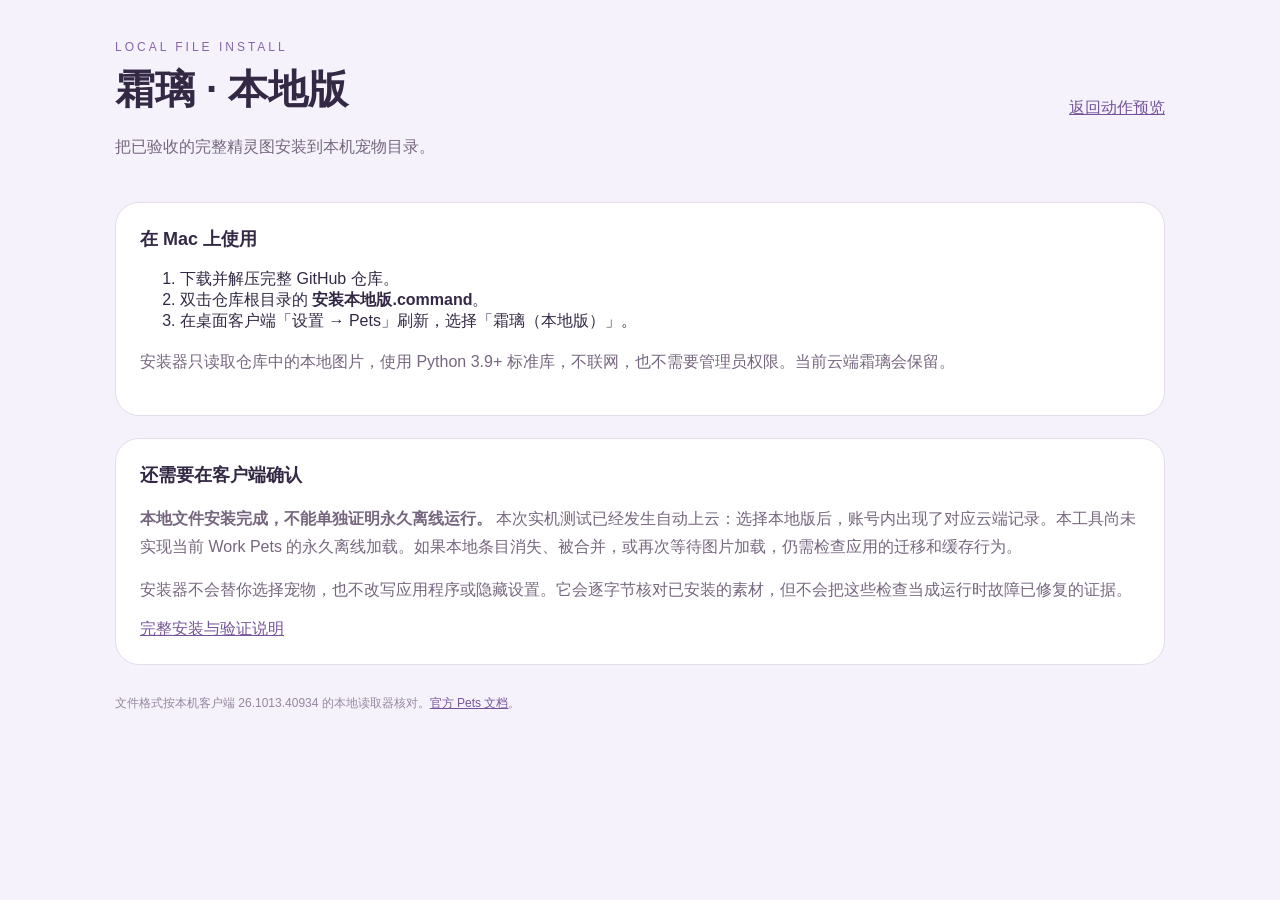
==== local-install.html @ 192b97d7 "Add local pet file installer and document observed cloud migration limits" ====
<!doctype html><html lang="zh-CN"><meta charset="utf-8"><meta name="viewport" content="width=device-width,initial-scale=1"><title>霜璃 · 本地安装</title><link rel="stylesheet" href="styles.css"><main><header><div><div class="eyebrow">LOCAL FILE INSTALL</div><h1>霜璃 · 本地版</h1><p>把已验收的完整精灵图安装到本机宠物目录。</p></div><a href="index.html">返回动作预览</a></header><div class="section"><h2>在 Mac 上使用</h2><ol><li>下载并解压完整 GitHub 仓库。</li><li>双击仓库根目录的 <strong>安装本地版.command</strong>。</li><li>在桌面客户端「设置 → Pets」刷新，选择「霜璃（本地版）」。</li></ol><p>安装器只读取仓库中的本地图片，使用 Python 3.9+ 标准库，不联网，也不需要管理员权限。当前云端霜璃会保留。</p></div><div class="section"><h2>还需要在客户端确认</h2><p><strong>本地文件安装完成，不能单独证明永久离线运行。</strong> 本次实机测试已经发生自动上云：选择本地版后，账号内出现了对应云端记录。本工具尚未实现当前 Work Pets 的永久离线加载。如果本地条目消失、被合并，或再次等待图片加载，仍需检查应用的迁移和缓存行为。</p><p>安装器不会替你选择宠物，也不改写应用程序或隐藏设置。它会逐字节核对已安装的素材，但不会把这些检查当成运行时故障已修复的证据。</p><a href="docs/local-install.md">完整安装与验证说明</a></div><footer>文件格式按本机客户端 26.1013.40934 的本地读取器核对。<a href="https://learn.chatgpt.com/docs/pets">官方 Pets 文档</a>。</footer></main></html>
---- styles.css ----
:root{font-family:-apple-system,BlinkMacSystemFont,"PingFang SC",sans-serif;color:#342945;background:#f5f2fc}*{box-sizing:border-box}body{margin:0;padding:40px 24px}main{max-width:1050px;margin:auto}header{display:flex;justify-content:space-between;align-items:center;gap:24px;margin-bottom:26px}.eyebrow{font-size:12px;letter-spacing:3px;color:#8666a8}h1{font-size:40px;margin:8px 0}p{line-height:1.7;color:#76667f}.tag{padding:8px 13px;background:#e9e0fa;border-radius:20px;font-size:12px}.workspace{display:grid;grid-template-columns:1.15fr 1fr;gap:22px}.stage{height:480px;border:1px solid #d8cde9;border-radius:28px;display:flex;align-items:center;justify-content:center;position:relative;overflow:hidden;transition:background .2s;background:radial-gradient(circle at 50% 40%,#fff,#e6dcf7)}.stage.dark{background:radial-gradient(circle at 50% 40%,#423a53,#171420)}.stage.checker{background-color:#fff;background-image:conic-gradient(#ece8f2 25%,transparent 0 50%,#ece8f2 0 75%,transparent 0);background-size:32px 32px}.pet{width:var(--pet-width,192px);height:calc(var(--pet-width,192px) * 208 / 192);background-image:url('assets/spritesheet.png');background-repeat:no-repeat;background-size:800% 1100%;image-rendering:pixelated;flex-shrink:0}.caption{position:absolute;bottom:22px;background:#fffD;padding:8px 14px;border-radius:99px;font-size:12px;color:#564564}.controls{background:#fff;border:1px solid #e5dced;border-radius:28px;padding:26px}h2{font-size:18px;margin:0 0 18px}.states{display:grid;grid-template-columns:repeat(3,1fr);gap:8px}button,a.button{font:inherit;font-size:13px;cursor:pointer;border:1px solid #e4dced;border-radius:12px;background:#f7f4fc;color:#5d4872;padding:12px 9px;text-decoration:none;text-align:center}button:hover,button.active{background:#76549b;color:white;border-color:#76549b}.row{display:flex;gap:8px;align-items:center;margin-top:18px;flex-wrap:wrap}.hint{font-size:12px;margin:16px 0 0;color:#8a7897}.section{margin-top:22px;padding:24px;background:#fff;border:1px solid #e5dced;border-radius:24px}.proof{width:100%;height:auto}.links{display:flex;gap:8px;flex-wrap:wrap}footer{font-size:12px;margin-top:28px;color:#96869f;line-height:1.8}details{margin-top:20px}summary{cursor:pointer;color:#76549b}.sheet{max-width:100%;margin-top:16px}a{color:#76549b}select{padding:8px;border:1px solid #ddd;border-radius:8px;background:white}input{accent-color:#76549b}
@media(max-width:750px){body{padding:24px 16px}header{display:block}h1{font-size:32px}.workspace{grid-template-columns:1fr}.stage{height:390px}.tag{display:inline-block;margin-top:8px}}

.comparison{display:block;width:384px;max-width:100%;height:auto;margin:0 auto 16px}
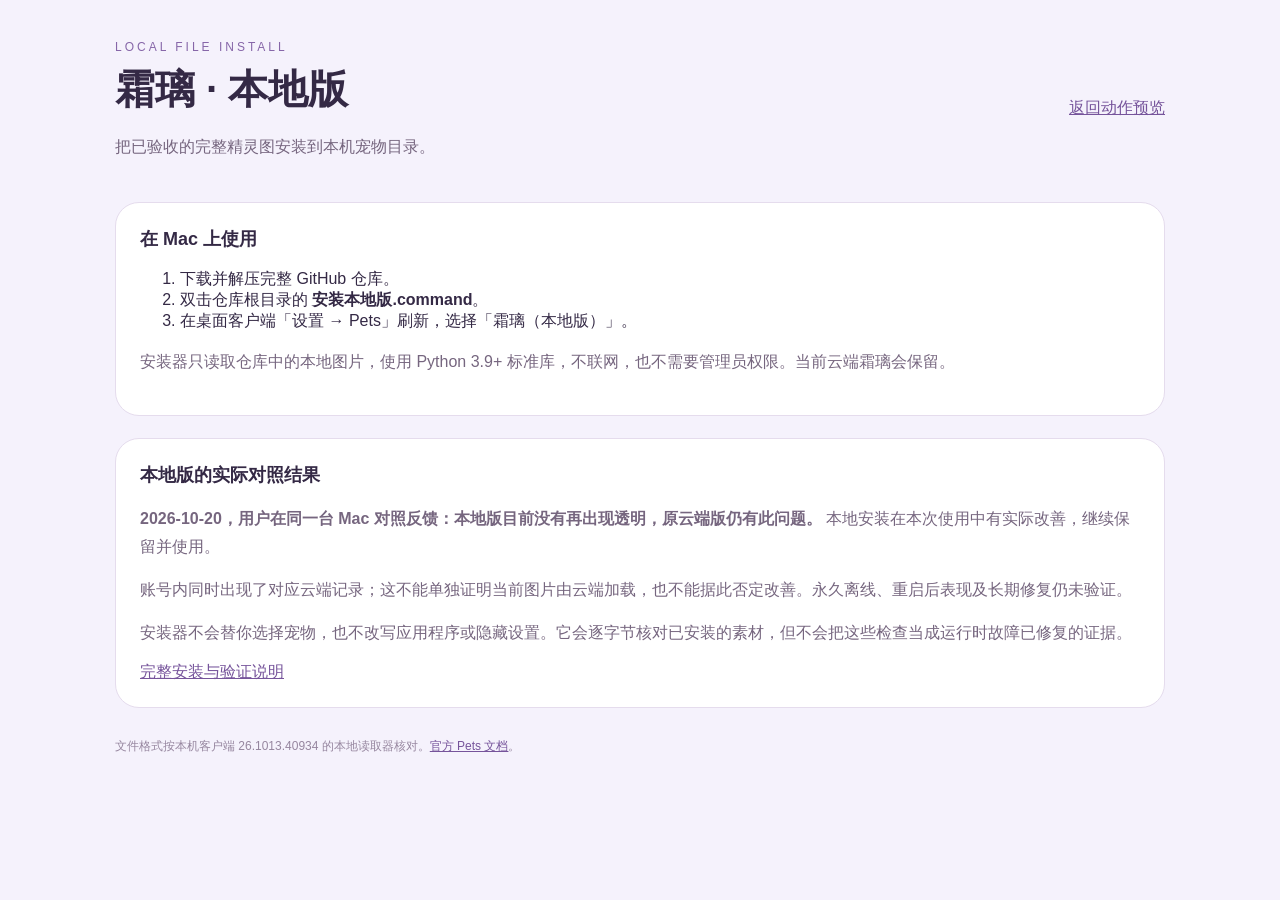
==== commit 3f6864c3: "Record user comparison showing local pet display improvement" ====
--- a/local-install.html
+++ b/local-install.html
@@ -1 +1 @@
-<!doctype html><html lang="zh-CN"><meta charset="utf-8"><meta name="viewport" content="width=device-width,initial-scale=1"><title>霜璃 · 本地安装</title><link rel="stylesheet" href="styles.css"><main><header><div><div class="eyebrow">LOCAL FILE INSTALL</div><h1>霜璃 · 本地版</h1><p>把已验收的完整精灵图安装到本机宠物目录。</p></div><a href="index.html">返回动作预览</a></header><div class="section"><h2>在 Mac 上使用</h2><ol><li>下载并解压完整 GitHub 仓库。</li><li>双击仓库根目录的 <strong>安装本地版.command</strong>。</li><li>在桌面客户端「设置 → Pets」刷新，选择「霜璃（本地版）」。</li></ol><p>安装器只读取仓库中的本地图片，使用 Python 3.9+ 标准库，不联网，也不需要管理员权限。当前云端霜璃会保留。</p></div><div class="section"><h2>还需要在客户端确认</h2><p><strong>本地文件安装完成，不能单独证明永久离线运行。</strong> 本次实机测试已经发生自动上云：选择本地版后，账号内出现了对应云端记录。本工具尚未实现当前 Work Pets 的永久离线加载。如果本地条目消失、被合并，或再次等待图片加载，仍需检查应用的迁移和缓存行为。</p><p>安装器不会替你选择宠物，也不改写应用程序或隐藏设置。它会逐字节核对已安装的素材，但不会把这些检查当成运行时故障已修复的证据。</p><a href="docs/local-install.md">完整安装与验证说明</a></div><footer>文件格式按本机客户端 26.1013.40934 的本地读取器核对。<a href="https://learn.chatgpt.com/docs/pets">官方 Pets 文档</a>。</footer></main></html>
+<!doctype html><html lang="zh-CN"><meta charset="utf-8"><meta name="viewport" content="width=device-width,initial-scale=1"><title>霜璃 · 本地安装</title><link rel="stylesheet" href="styles.css"><main><header><div><div class="eyebrow">LOCAL FILE INSTALL</div><h1>霜璃 · 本地版</h1><p>把已验收的完整精灵图安装到本机宠物目录。</p></div><a href="index.html">返回动作预览</a></header><div class="section"><h2>在 Mac 上使用</h2><ol><li>下载并解压完整 GitHub 仓库。</li><li>双击仓库根目录的 <strong>安装本地版.command</strong>。</li><li>在桌面客户端「设置 → Pets」刷新，选择「霜璃（本地版）」。</li></ol><p>安装器只读取仓库中的本地图片，使用 Python 3.9+ 标准库，不联网，也不需要管理员权限。当前云端霜璃会保留。</p></div><div class="section"><h2>本地版的实际对照结果</h2><p><strong>2026-10-20，用户在同一台 Mac 对照反馈：本地版目前没有再出现透明，原云端版仍有此问题。</strong> 本地安装在本次使用中有实际改善，继续保留并使用。</p><p>账号内同时出现了对应云端记录；这不能单独证明当前图片由云端加载，也不能据此否定改善。永久离线、重启后表现及长期修复仍未验证。</p><p>安装器不会替你选择宠物，也不改写应用程序或隐藏设置。它会逐字节核对已安装的素材，但不会把这些检查当成运行时故障已修复的证据。</p><a href="docs/local-install.md">完整安装与验证说明</a></div><footer>文件格式按本机客户端 26.1013.40934 的本地读取器核对。<a href="https://learn.chatgpt.com/docs/pets">官方 Pets 文档</a>。</footer></main></html>
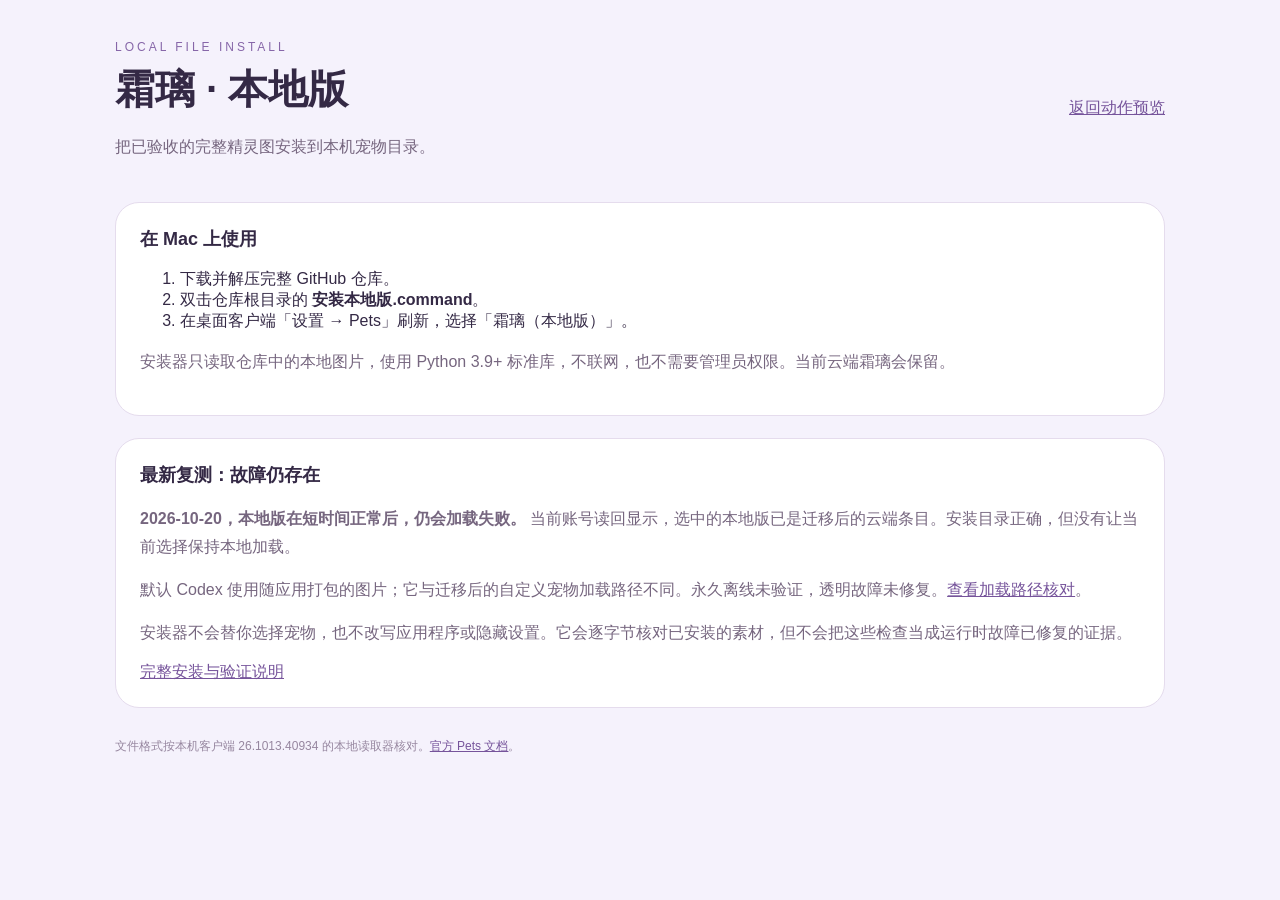
==== commit 9606d5a0: "Correct local pet retest result and compare built-in loading paths" ====
--- a/local-install.html
+++ b/local-install.html
@@ -1 +1 @@
-<!doctype html><html lang="zh-CN"><meta charset="utf-8"><meta name="viewport" content="width=device-width,initial-scale=1"><title>霜璃 · 本地安装</title><link rel="stylesheet" href="styles.css"><main><header><div><div class="eyebrow">LOCAL FILE INSTALL</div><h1>霜璃 · 本地版</h1><p>把已验收的完整精灵图安装到本机宠物目录。</p></div><a href="index.html">返回动作预览</a></header><div class="section"><h2>在 Mac 上使用</h2><ol><li>下载并解压完整 GitHub 仓库。</li><li>双击仓库根目录的 <strong>安装本地版.command</strong>。</li><li>在桌面客户端「设置 → Pets」刷新，选择「霜璃（本地版）」。</li></ol><p>安装器只读取仓库中的本地图片，使用 Python 3.9+ 标准库，不联网，也不需要管理员权限。当前云端霜璃会保留。</p></div><div class="section"><h2>本地版的实际对照结果</h2><p><strong>2026-10-20，用户在同一台 Mac 对照反馈：本地版目前没有再出现透明，原云端版仍有此问题。</strong> 本地安装在本次使用中有实际改善，继续保留并使用。</p><p>账号内同时出现了对应云端记录；这不能单独证明当前图片由云端加载，也不能据此否定改善。永久离线、重启后表现及长期修复仍未验证。</p><p>安装器不会替你选择宠物，也不改写应用程序或隐藏设置。它会逐字节核对已安装的素材，但不会把这些检查当成运行时故障已修复的证据。</p><a href="docs/local-install.md">完整安装与验证说明</a></div><footer>文件格式按本机客户端 26.1013.40934 的本地读取器核对。<a href="https://learn.chatgpt.com/docs/pets">官方 Pets 文档</a>。</footer></main></html>
+<!doctype html><html lang="zh-CN"><meta charset="utf-8"><meta name="viewport" content="width=device-width,initial-scale=1"><title>霜璃 · 本地安装</title><link rel="stylesheet" href="styles.css"><main><header><div><div class="eyebrow">LOCAL FILE INSTALL</div><h1>霜璃 · 本地版</h1><p>把已验收的完整精灵图安装到本机宠物目录。</p></div><a href="index.html">返回动作预览</a></header><div class="section"><h2>在 Mac 上使用</h2><ol><li>下载并解压完整 GitHub 仓库。</li><li>双击仓库根目录的 <strong>安装本地版.command</strong>。</li><li>在桌面客户端「设置 → Pets」刷新，选择「霜璃（本地版）」。</li></ol><p>安装器只读取仓库中的本地图片，使用 Python 3.9+ 标准库，不联网，也不需要管理员权限。当前云端霜璃会保留。</p></div><div class="section"><h2>最新复测：故障仍存在</h2><p><strong>2026-10-20，本地版在短时间正常后，仍会加载失败。</strong> 当前账号读回显示，选中的本地版已是迁移后的云端条目。安装目录正确，但没有让当前选择保持本地加载。</p><p>默认 Codex 使用随应用打包的图片；它与迁移后的自定义宠物加载路径不同。永久离线未验证，透明故障未修复。<a href="docs/display-troubleshooting.md">查看加载路径核对</a>。</p><p>安装器不会替你选择宠物，也不改写应用程序或隐藏设置。它会逐字节核对已安装的素材，但不会把这些检查当成运行时故障已修复的证据。</p><a href="docs/local-install.md">完整安装与验证说明</a></div><footer>文件格式按本机客户端 26.1013.40934 的本地读取器核对。<a href="https://learn.chatgpt.com/docs/pets">官方 Pets 文档</a>。</footer></main></html>
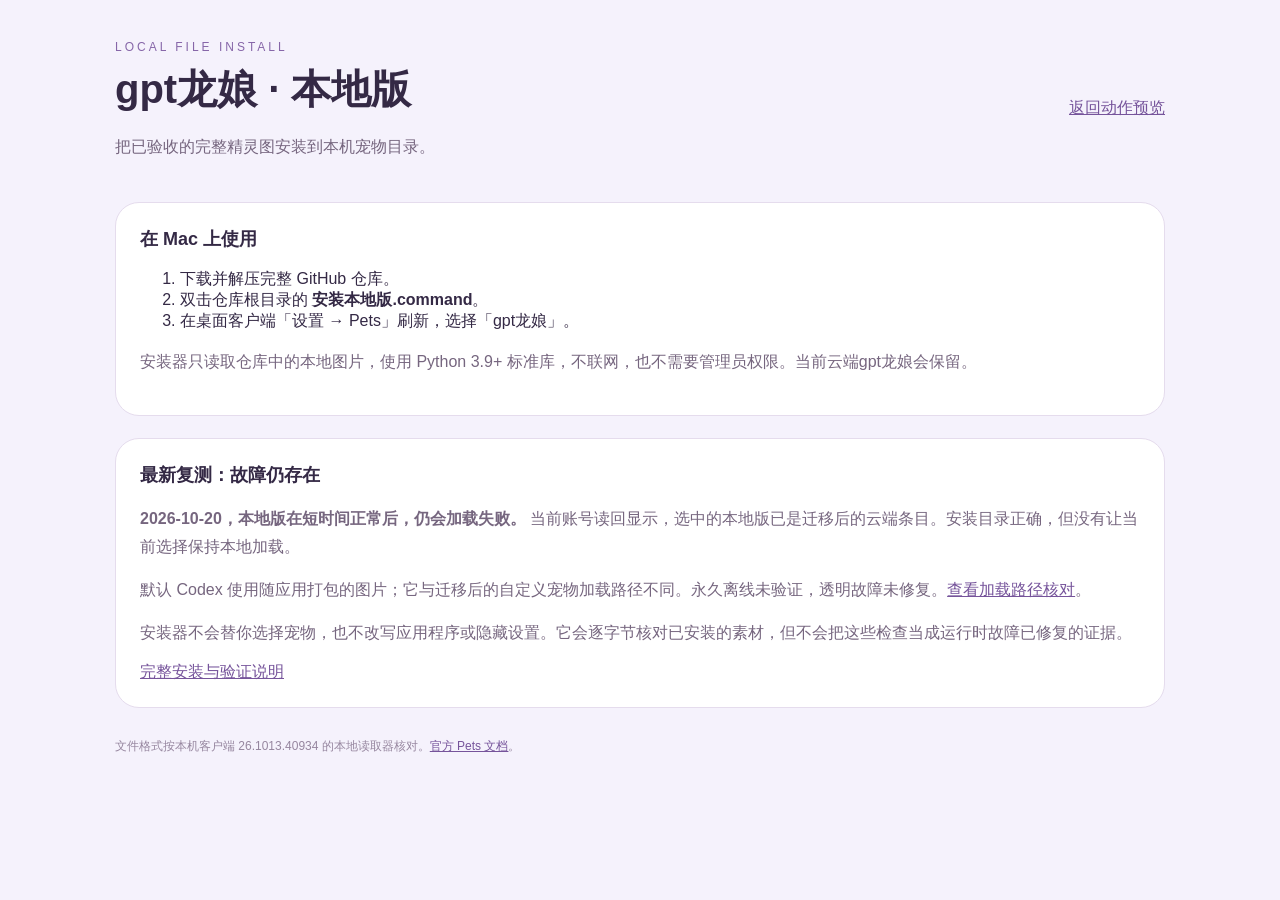
==== commit 96776682: "Replace artwork with user-approved gpt dragon girl and validated 16-direction gaze" ====
--- a/local-install.html
+++ b/local-install.html
@@ -1 +1 @@
-<!doctype html><html lang="zh-CN"><meta charset="utf-8"><meta name="viewport" content="width=device-width,initial-scale=1"><title>霜璃 · 本地安装</title><link rel="stylesheet" href="styles.css"><main><header><div><div class="eyebrow">LOCAL FILE INSTALL</div><h1>霜璃 · 本地版</h1><p>把已验收的完整精灵图安装到本机宠物目录。</p></div><a href="index.html">返回动作预览</a></header><div class="section"><h2>在 Mac 上使用</h2><ol><li>下载并解压完整 GitHub 仓库。</li><li>双击仓库根目录的 <strong>安装本地版.command</strong>。</li><li>在桌面客户端「设置 → Pets」刷新，选择「霜璃（本地版）」。</li></ol><p>安装器只读取仓库中的本地图片，使用 Python 3.9+ 标准库，不联网，也不需要管理员权限。当前云端霜璃会保留。</p></div><div class="section"><h2>最新复测：故障仍存在</h2><p><strong>2026-10-20，本地版在短时间正常后，仍会加载失败。</strong> 当前账号读回显示，选中的本地版已是迁移后的云端条目。安装目录正确，但没有让当前选择保持本地加载。</p><p>默认 Codex 使用随应用打包的图片；它与迁移后的自定义宠物加载路径不同。永久离线未验证，透明故障未修复。<a href="docs/display-troubleshooting.md">查看加载路径核对</a>。</p><p>安装器不会替你选择宠物，也不改写应用程序或隐藏设置。它会逐字节核对已安装的素材，但不会把这些检查当成运行时故障已修复的证据。</p><a href="docs/local-install.md">完整安装与验证说明</a></div><footer>文件格式按本机客户端 26.1013.40934 的本地读取器核对。<a href="https://learn.chatgpt.com/docs/pets">官方 Pets 文档</a>。</footer></main></html>
+<!doctype html><html lang="zh-CN"><meta charset="utf-8"><meta name="viewport" content="width=device-width,initial-scale=1"><title>gpt龙娘 · 本地安装</title><link rel="stylesheet" href="styles.css"><main><header><div><div class="eyebrow">LOCAL FILE INSTALL</div><h1>gpt龙娘 · 本地版</h1><p>把已验收的完整精灵图安装到本机宠物目录。</p></div><a href="index.html">返回动作预览</a></header><div class="section"><h2>在 Mac 上使用</h2><ol><li>下载并解压完整 GitHub 仓库。</li><li>双击仓库根目录的 <strong>安装本地版.command</strong>。</li><li>在桌面客户端「设置 → Pets」刷新，选择「gpt龙娘」。</li></ol><p>安装器只读取仓库中的本地图片，使用 Python 3.9+ 标准库，不联网，也不需要管理员权限。当前云端gpt龙娘会保留。</p></div><div class="section"><h2>最新复测：故障仍存在</h2><p><strong>2026-10-20，本地版在短时间正常后，仍会加载失败。</strong> 当前账号读回显示，选中的本地版已是迁移后的云端条目。安装目录正确，但没有让当前选择保持本地加载。</p><p>默认 Codex 使用随应用打包的图片；它与迁移后的自定义宠物加载路径不同。永久离线未验证，透明故障未修复。<a href="docs/display-troubleshooting.md">查看加载路径核对</a>。</p><p>安装器不会替你选择宠物，也不改写应用程序或隐藏设置。它会逐字节核对已安装的素材，但不会把这些检查当成运行时故障已修复的证据。</p><a href="docs/local-install.md">完整安装与验证说明</a></div><footer>文件格式按本机客户端 26.1013.40934 的本地读取器核对。<a href="https://learn.chatgpt.com/docs/pets">官方 Pets 文档</a>。</footer></main></html>
